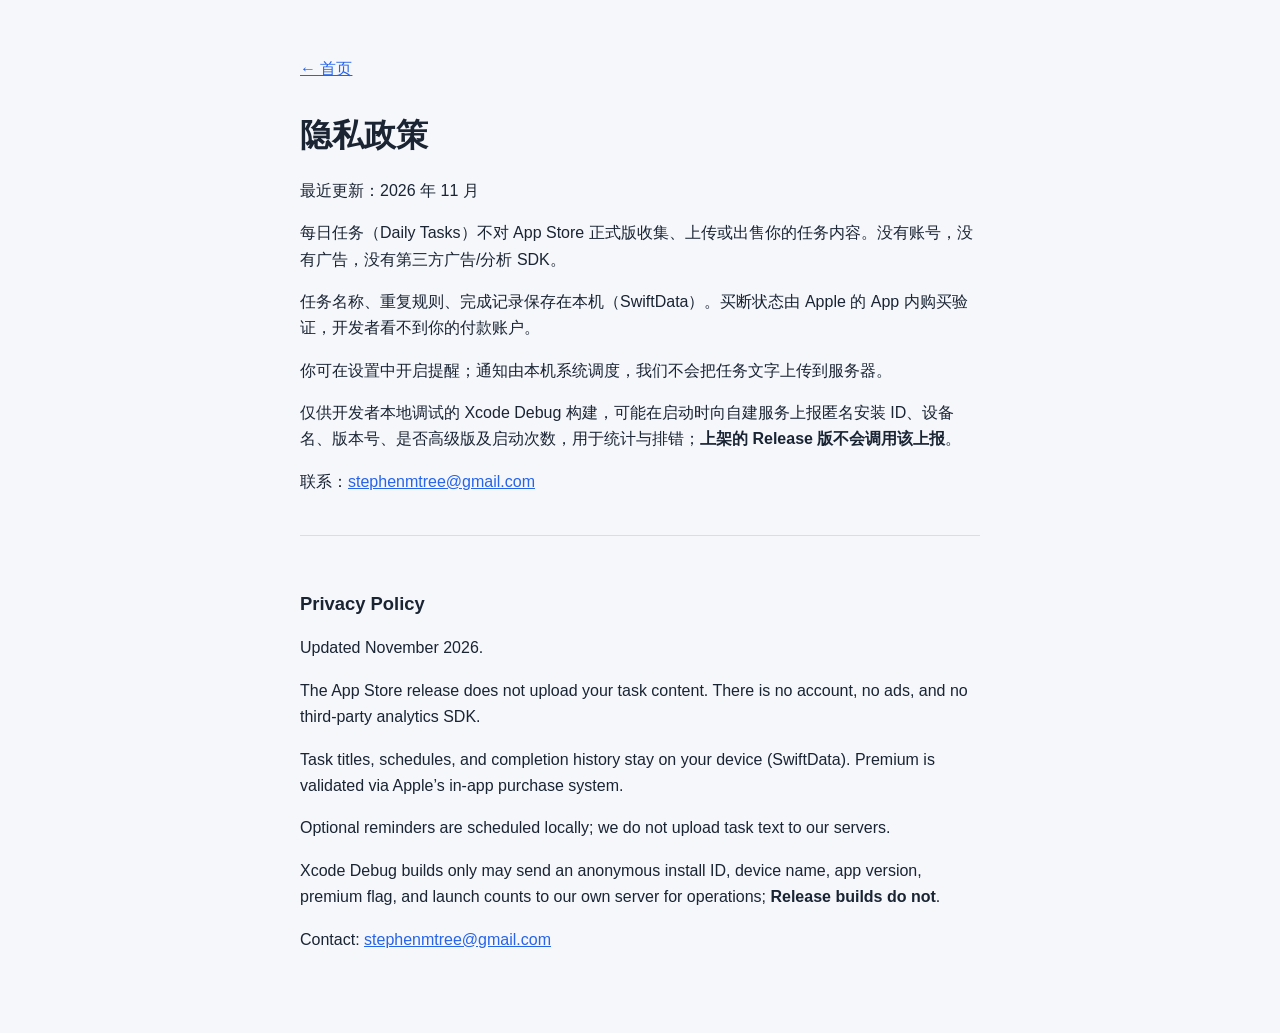
==== privacy/index.html @ b4885cbe "Publish Daily Tasks privacy, support and terms pages." ====
<!DOCTYPE html>
<html lang="zh-Hans">
<head>
  <meta charset="utf-8" />
  <meta name="viewport" content="width=device-width, initial-scale=1" />
  <title>隐私政策 · 每日任务</title>
  <link rel="stylesheet" href="../style.css" />
</head>
<body>
  <main class="wrap">
    <p><a href="../">← 首页</a></p>
    <article>
      <h1>隐私政策</h1>
      <p>最近更新：2026 年 11 月</p>
      <p>每日任务（Daily Tasks）不对 App Store 正式版收集、上传或出售你的任务内容。没有账号，没有广告，没有第三方广告/分析 SDK。</p>
      <p>任务名称、重复规则、完成记录保存在本机（SwiftData）。买断状态由 Apple 的 App 内购买验证，开发者看不到你的付款账户。</p>
      <p>你可在设置中开启提醒；通知由本机系统调度，我们不会把任务文字上传到服务器。</p>
      <p>仅供开发者本地调试的 Xcode Debug 构建，可能在启动时向自建服务上报匿名安装 ID、设备名、版本号、是否高级版及启动次数，用于统计与排错；<strong>上架的 Release 版不会调用该上报</strong>。</p>
      <p>联系：<a href="mailto:stephenmtree@gmail.com">stephenmtree@gmail.com</a></p>
      <div class="lang">
        <h2>Privacy Policy</h2>
        <p>Updated November 2026.</p>
        <p>The App Store release does not upload your task content. There is no account, no ads, and no third-party analytics SDK.</p>
        <p>Task titles, schedules, and completion history stay on your device (SwiftData). Premium is validated via Apple’s in-app purchase system.</p>
        <p>Optional reminders are scheduled locally; we do not upload task text to our servers.</p>
        <p>Xcode Debug builds only may send an anonymous install ID, device name, app version, premium flag, and launch counts to our own server for operations; <strong>Release builds do not</strong>.</p>
        <p>Contact: <a href="mailto:stephenmtree@gmail.com">stephenmtree@gmail.com</a></p>
      </div>
    </article>
  </main>
</body>
</html>
---- style.css ----
:root {
  --bg: #f5f7fb;
  --text: #1a2433;
  --accent: #2663ea;
  --card: #ffffff;
}
* { box-sizing: border-box; }
body {
  margin: 0;
  font-family: -apple-system, BlinkMacSystemFont, "PingFang SC", "Helvetica Neue", sans-serif;
  background: var(--bg);
  color: var(--text);
  line-height: 1.65;
}
.wrap { max-width: 720px; margin: 0 auto; padding: 2.5rem 1.25rem 4rem; }
h1 { font-size: 2rem; margin-bottom: 0.4rem; }
.en { color: #5a6578; font-weight: 500; }
.lead { font-size: 1.1rem; }
.links { list-style: none; padding: 0; }
.links a {
  display: inline-block;
  margin: 0.35rem 0.5rem 0.35rem 0;
  padding: 0.7rem 1rem;
  background: var(--card);
  border-radius: 12px;
  text-decoration: none;
  color: var(--accent);
  font-weight: 600;
}
article h2 { margin-top: 1.8rem; font-size: 1.15rem; }
a { color: var(--accent); }
.lang { margin-top: 2.5rem; padding-top: 1.5rem; border-top: 1px solid rgba(26, 36, 51, 0.12); }
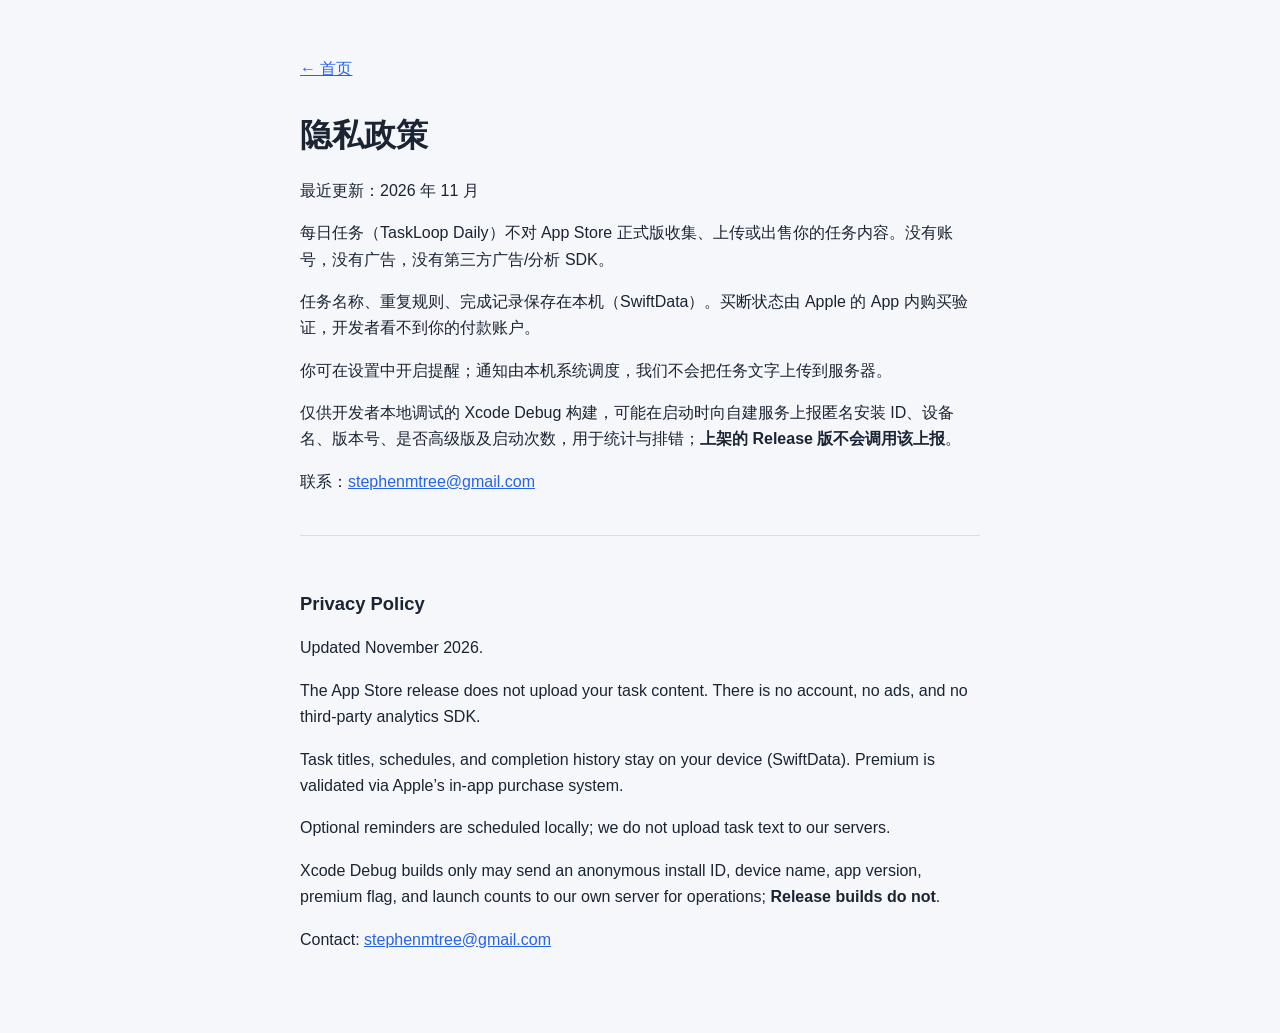
==== commit b9e713b3: "Use the TaskLoop Daily store name in the legal pages." ====
--- a/privacy/index.html
+++ b/privacy/index.html
@@ -3,7 +3,7 @@
 <head>
   <meta charset="utf-8" />
   <meta name="viewport" content="width=device-width, initial-scale=1" />
-  <title>隐私政策 · 每日任务</title>
+  <title>隐私政策 · TaskLoop Daily</title>
   <link rel="stylesheet" href="../style.css" />
 </head>
 <body>
@@ -12,7 +12,7 @@
     <article>
       <h1>隐私政策</h1>
       <p>最近更新：2026 年 11 月</p>
-      <p>每日任务（Daily Tasks）不对 App Store 正式版收集、上传或出售你的任务内容。没有账号，没有广告，没有第三方广告/分析 SDK。</p>
+      <p>每日任务（TaskLoop Daily）不对 App Store 正式版收集、上传或出售你的任务内容。没有账号，没有广告，没有第三方广告/分析 SDK。</p>
       <p>任务名称、重复规则、完成记录保存在本机（SwiftData）。买断状态由 Apple 的 App 内购买验证，开发者看不到你的付款账户。</p>
       <p>你可在设置中开启提醒；通知由本机系统调度，我们不会把任务文字上传到服务器。</p>
       <p>仅供开发者本地调试的 Xcode Debug 构建，可能在启动时向自建服务上报匿名安装 ID、设备名、版本号、是否高级版及启动次数，用于统计与排错；<strong>上架的 Release 版不会调用该上报</strong>。</p>
